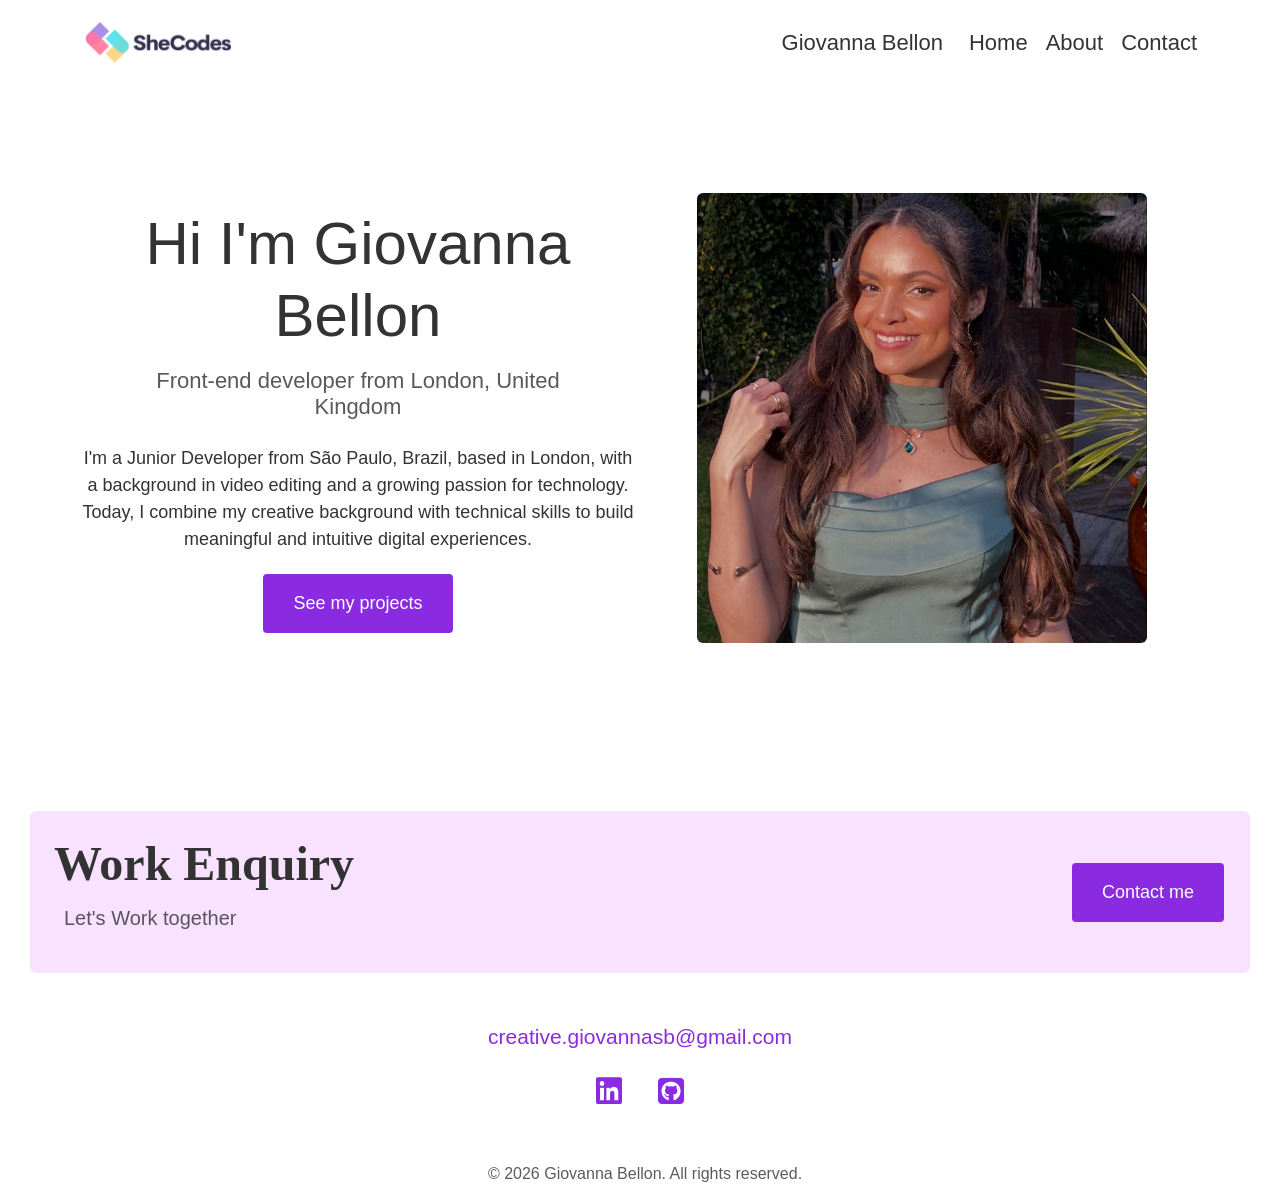
==== about.html @ 06e2684b "fixing" ====
<!DOCTYPE html>
<html lang="en">
<head>
    <link href="https://cdn.jsdelivr.net/npm/bootstrap@5.3.8/dist/css/bootstrap.min.css" 
    rel="stylesheet" integrity="sha384-sRIl4kxILFvY47J16cr9ZwB07vP4J8+LH7qKQnuqkuIAvNWLzeN8tE5YBujZqJLB" 
    crossorigin="anonymous">
    <meta charset="UTF-8">
    <meta name="viewport" content="width=device-width, initial-scale=1.0">
    <title>Giovanna Projects Portifolio</title>

    <link rel="stylesheet" href="css/style.css" />
       <link rel="stylesheet" href="https://cdnjs.cloudflare.com/ajax/libs/font-awesome/6.5.0/css/all.min.css">

     <script src="https://cdn.jsdelivr.net/npm/bootstrap@5.3.8/dist/js/bootstrap.bundle.min.js" 
    integrity="sha384-FKyoEForCGlyvwx9Hj09JcYn3nv7wiPVlz7YYwJrWVcXK/BmnVDxM+D2scQbITxI" 
    crossorigin="anonymous"></script>
</head>

<body>
<nav class="navbar custom-navbar w-100">
  <div class="container">
    <img src="images/shecode.png" class="logo d-none d-md-block" alt="Shecodes logo" />
     <img src="images/smallogo.jpg" class="small-logo d-block d-md-none" alt="Shecodes logo" />

    <div class="d-flex">
            <a
      class="navbar-brand me-4"
      href="https://www.shecodes.io/graduates/174112-giovanna-bellon"
    >Giovanna Bellon</a>
      <a class="nav-link me-3" href="index.html" target="_blank">Home</a>
      <a class="nav-link me-3" href="about.html" target="_blank">About</a>
      <a class="nav-link" href="contact.html" target="_blank">Contact</a>
    </div>
  </div>
</nav>
<body>
    <br/>

  <div class="content-container container text-center mt-4">
  <div class="row align-items-center justify-content-center g-2">

    <!-- Left column: all text -->
    <div class="col-md-6">
       
      <h1 class="about-title mt-2">Hi I'm Giovanna Bellon</h1>
      <h3 class="mb-4 mt-3">Front-end developer from London, United Kingdom</h3>
      <p class="about-me">I'm a Junior Developer from São Paulo, Brazil, based in London, 
      with a background in video editing and a growing passion for technology.
      Today, I combine my creative background with technical skills to build 
      meaningful and intuitive digital experiences.</p>
      <a href="work.html" class="btn btn-branding ">See my projects</a>
    </div>

    <!-- Right column: image -->
    <div class="col-6">
      <img src="images/Gio.jpg" alt="Giovanna" class="profile-img img-fluid rounded  ">
    </div>

  </div>
</div>

</body>

<footer>

<div class="contact-box d-flex justify-content-between align-items-center p-4 mt-5 rounded">
    <div>
    <h2 class="WE">Work Enquiry</h2>
    <p class="text-muted">Let's Work together</p>
</div>

<div>
<a href="contact.html" class="footer btn btn-branding" title="cobtact Giovanna">Contact me</a>
</div>

</div>

  <a href="mailto:creative.giovannasb@gmail.com" class="emailfooter d-flex justify-content-center mt-5">
    creative.giovannasb@gmail.com
  </a>

  <div class="social-icons d-flex justify-content-center gap-3 mt-3 mb-3">
    <a href="https://www.linkedin.com/in/giovanna-bellon-7aab44237/" class="social-link" target="_blank" rel="noopener noreferrer" title="Visit Giovanna Bellon's LinkedIn profile">
    <i class="fa-brands fa-linkedin"></i>
    </a>
    <a href="https://github.com/gisbcode" class="social-link" target="_blank" rel="noopener" title="Visit Giovanna Bellon's GitHub profile">
      <i class="fa-brands fa-square-github"></i>
    </a>
  </div>

  <p class="rights text-center mt-5 mb-3 text-muted">
    &copy; 2026 Giovanna Bellon. All rights reserved.
  </p>
</footer>

</html>
---- css/style.css ----
:root {
  --primary-color: #8a2be2;
  --secondary-color: #f9e2ff;
  --text-color: #333;
  --background-color: #ffffff;
  --font-family: "Gill Sans", "Gill Sans MT", Calibri, "Trebuchet MS", sans-serif;
  --second-font: "Playfair Display", serif
}

body {
  font-family: var(--font-family);
  background-color: var(--background-color); /* fixed: was --s-color */
  margin: 0;
  padding: 0;
}

.logo {
  max-width: 150px;
  text-align: left;
  margin-top: 0px;
  padding: 0px;
}

.small-logo {
  max-width: 45px;
  text-align: left;
  margin-top: 0px;
  padding: 0px;
}

.custom-navbar,
.logo,
.custom-navbar a {
  color: var(--text-color);
  font-size: 22px;
  padding: 1px;
  margin-bottom: -20px;
  margin-top: 10px;
}

.custom-navbar a:hover {
  color: var(--primary-color);
}

.container-header {
  background-color: var(--secondary-color);
  text-align: center;
  padding: 0px;
  margin: 0px;
}

h1 {
  color: var(--text-color);
  font-size: 92px;
  font-family: var(--font-family);
}

h2 {
  color: var(--text-color);
  font-weight: bold;
  font-size: 35px;
  font-family: var(--second-font);
  margin-bottom: 10px;
}

h3 {
  color: #595959;
  font-size: 23px;
  font-family: var(--font-family);
  margin-bottom: 10px;
}

h4 {
  color: var(--text-color);
  font-size: 29px;
  font-family: var(--font-family);
  margin-bottom: 10px;
  font-weight: bold;
}


.p-feature {
  color: var(--text-color);
  font-size: 18px;
  margin-bottom: 0px;
  margin-top: 30px;
  text-align: center;
}

.btn-branding {
  background-color: var(--primary-color);
  color: var(--background-color);
  border: none;
  padding: 16px 30px;
  text-align: center;
  text-decoration: none;
  font-size: 18px;
  margin: 4px 2px;
  cursor: pointer;
  border-radius: 4px;
}

.btn-branding:hover {
  background-color: var(--secondary-color);
  color: var(--primary-color);
  border: 1px solid var(--primary-color);
}

p {
  font-size: 20px;
  color: var(--text-color);
}

.btn-yogurt {
  background-color: var(--background-color);
  border: 1px solid var(--primary-color);
  color: var(--primary-color);
  padding: 15px 20px;
  text-align: center;
  text-decoration: none;
  display: inline-block;
  font-size: 18px;
  margin: 4px 2px;

  cursor: pointer;
  border-radius: 4px;
}

.btn-yogurt:hover {
  background-color: var(--primary-color);
  color: var(--background-color);
  border: none;
}

.btn {
  margin-top: 5px;
}

.yogurt,
.weather,
.dictionary {
  font-size: 45px;
  padding-top: 45px;
}

.paragraph {
  font-family: var(--font-family);
  margin-top: -20px;
}

.content-container {
  padding: 120px 10px;
  margin: 0 auto;
}

.content-container h1 {
  font-size: 60px;
}

.content-container h3 {
  font-size: 30px;
  margin-left: 10px;
}

.content-container p {
  font-size: 18px;
}

.content-container h3 {
  font-size: 22px;
  margin: 50px;
  

}

.profile-img {
  width: 450px;
  height: 450px;
  object-fit: cover;
  text-align: center;
}


.WE  {
  font-size: 48px;

}

footer p {
  font-size: 20px;
  margin-left: 10px;
  color: var(--text-color);
}

.contact-box {
    background-color: var(--secondary-color);
  display: flex;
  padding: 30px;
  margin: 30px;
  border-radius: 10px;
  margin-top: 20px;

}


.emailfooter {
  color: var(--primary-color);
  text-decoration: none;
  font-size: 21px;
}

.emailfooter:hover {
  text-decoration: underline;
}

.social-link {
  margin: 0 10px;
  color: var(--primary-color);
  font-size: 30px;
  transition: color 0.3s;
}

.social-link:hover {
  color: var(--text-color);
}

.rights {
  font-size: 16px;
  color: var(--text-color);
}

.about-content {
  font-size: 10px;
  margin: 40px;
  padding: 20px;
}


/* Tablet */
@media (max-width: 860px) {
  .custom-navbar,
  .logo,
  .custom-navbar a {
    font-size: 19px;
    padding: 1px;
    margin-bottom: -20px;
    margin-top: 10px;
  }


.logo {
  max-width: 150px;
  text-align: left;
  margin-top: 0px;
  margin-left: 11px;
  padding: 0px;
}

  .small-logo {
    max-width: 45px;
    margin-top: 0px;
    margin-left: -6px;
    margin-bottom: -20px;
    padding: 0px;
  }

  .container-header {
    background-color: var(--secondary-color);
    text-align: center;
    padding: 0px;
    margin: 0px;
  }

  .paragraph {
    text-align: center;
    font-size: 15px;
    margin-top: -20px;
  }

  .btn-yogurt {
    display: block;
    margin: 20px auto;
    width: fit-content;
  }

  body {
    text-align: center;
    margin-bottom: 10px;
  }

  img {
    display: block;
    margin: 0 auto 30px;
    max-width: 100%;
  }

  .btn-branding,
  .btn-yogurt {
    display: block;
    margin: 15px auto;
    width: fit-content;
  }

  h1 {
    font-size: 36px;
    text-align: center;
    margin-top: -30px;
  }

  h2 {
    font-size: 25px;
    text-align: center;
  }

  h3 {
    font-size: 20px;
    text-align: center;
  }

h4 {
  color: var(--text-color);
  font-size: 20px;
  font-family: var(--font-family);
  margin-bottom: 10px;
}

  p {
    font-size: 15px;
    text-align: center;
  }

  .p-feature {
    font-size: 15px;
    text-align: center;
    margin-bottom: 0px;
    margin-top: 20px;
  }

  .btn-branding {
    font-size: 14px;
    padding: 10px 15px;
    text-align: center;
  }

  .yogurt,
  .weather,
  .dictionary {
    font-size: 30px;
    padding-top: 0px;
  }

  .content-container {
    padding: 50px 20px;
  }

  .content-container h1 {
    font-size: 40px;
    padding-top: 35px;
  }

  .content-container h2 {
    font-size: 25px;
  }

  .content-container p {
    font-size: 14px;
  }

  .profile-img {
    width: 100%; /* fixed: was 850px */
    height: 300px;
    object-fit: cover;
  }



  
}

/* iPhone / small phones */
@media (max-width: 760px) {
  body {
    text-align: center;
  }

  h1 {
    font-size: 36px;
    text-align: center;
    margin-top: 0;
  }

  h2 {
    font-size: 22px;
    text-align: center;
  }

  h3 {
    font-size: 18px;
    text-align: center;
  }

  p {
    font-size: 14px;
    text-align: center;
  }

  .p-feature {
    font-size: 13px;
    margin-top: 15px;
  }

  .btn-branding,
  .btn-yogurt {
    display: block;
    margin: 10px auto;
    width: fit-content;
    font-size: 14px;
    padding: 10px 20px;
  }

  .content-container {
    padding: 30px 15px;
  }

  .content-container h1 {
    font-size: 32px;
    padding-top: 20px;
  }

  .content-container h3 {
    font-size: 18px;
  }

  .content-container p {
    font-size: 13px;
  }

  .profile-img {
    width: 100%;
    height: 250px;
    object-fit: cover;
  }

  .yogurt,
  .weather,
  .dictionary {
    font-size: 24px;
    padding-top: 0px;
  }

  .custom-navbar,
  .custom-navbar a {
    font-size: 16px;
    padding: 2px;
  }

  .WE  {
  font-size: 28px;

}
footer p {
  font-size: 16px;
  margin-left: 0px;
}

footer .btn-branding {
  font-size: 14px;
  padding: 10px 10px;
}
}
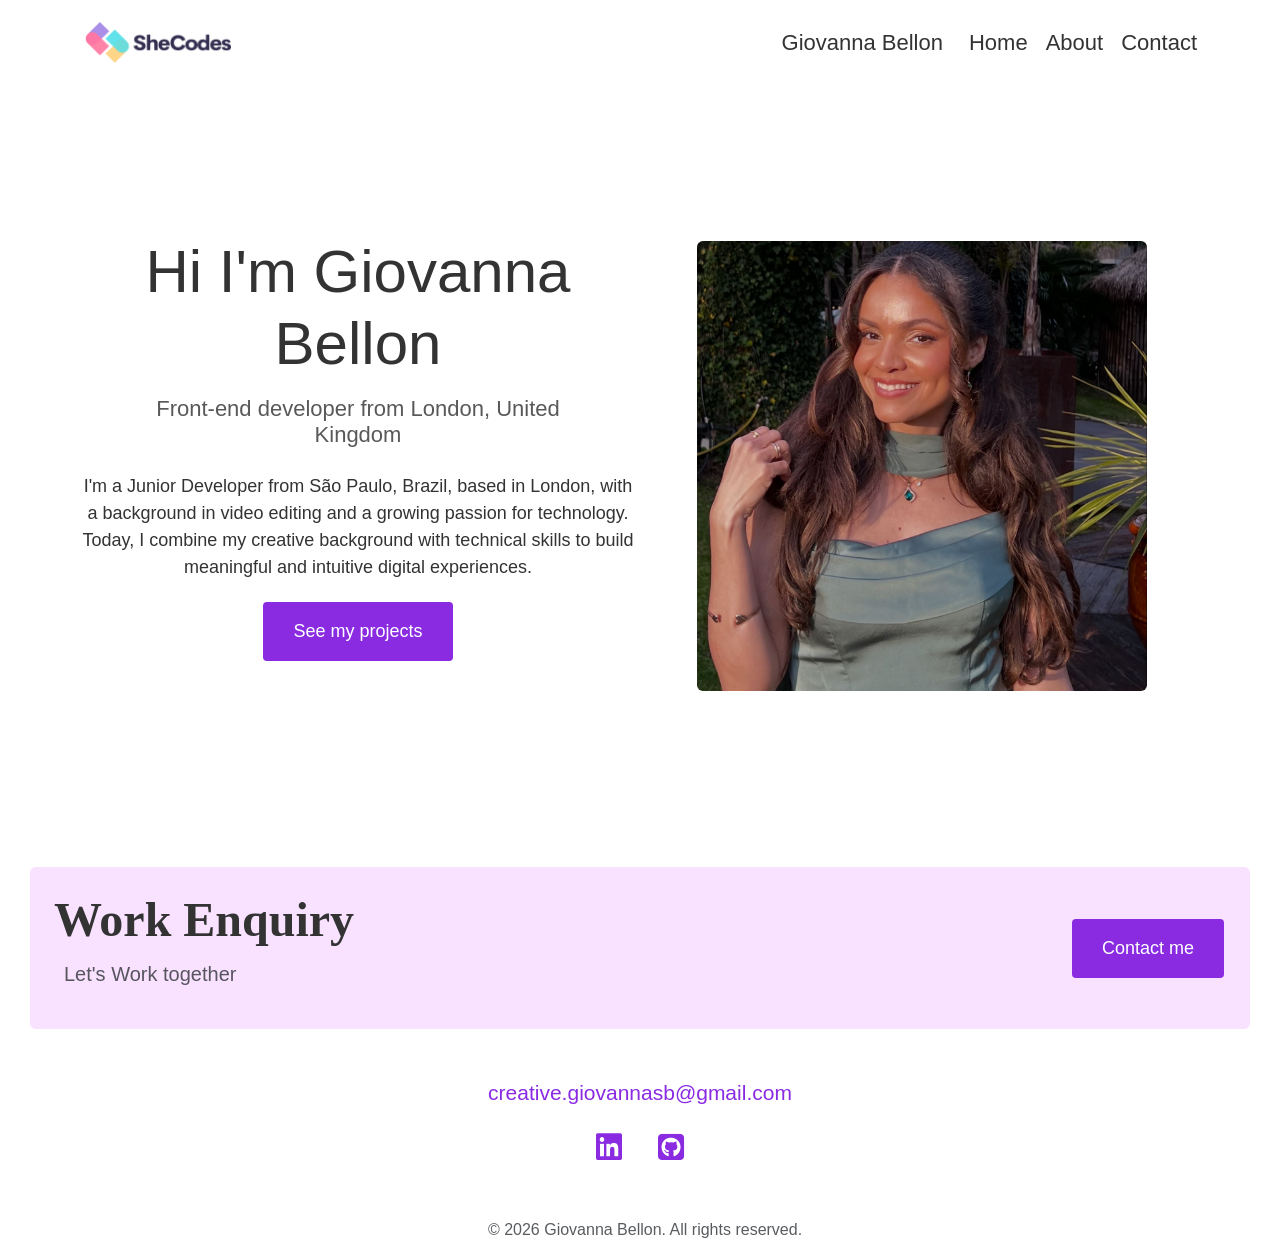
==== commit 423f5ed8: "p font size" ====
--- a/about.html
+++ b/about.html
@@ -51,9 +51,9 @@
       <a href="work.html" class="btn btn-branding ">See my projects</a>
     </div>
 
-    <!-- Right column: image -->
+    
     <div class="col-6">
-      <img src="images/Gio.jpg" alt="Giovanna" class="profile-img img-fluid rounded  ">
+      <img src="images/Gio.jpg" alt="Giovanna" class="profile-img img-fluid rounded mt-5 mb-2 ">
     </div>
 
   </div>
@@ -83,7 +83,7 @@
     <a href="https://www.linkedin.com/in/giovanna-bellon-7aab44237/" class="social-link" target="_blank" rel="noopener noreferrer" title="Visit Giovanna Bellon's LinkedIn profile">
     <i class="fa-brands fa-linkedin"></i>
     </a>
-    <a href="https://github.com/gisbcode" class="social-link" target="_blank" rel="noopener" title="Visit Giovanna Bellon's GitHub profile">
+    <a href="https://github.com/gisbcode/gio-portifolio" class="social-link" target="_blank" rel="noopener" title="Visit Giovanna Bellon's GitHub profile">
       <i class="fa-brands fa-square-github"></i>
     </a>
   </div>
--- a/css/style.css
+++ b/css/style.css
@@ -325,7 +325,7 @@
 }
 
   p {
-    font-size: 15px;
+    font-size: 16px;
     text-align: center;
   }
 
@@ -363,7 +363,7 @@
   }
 
   .content-container p {
-    font-size: 14px;
+    font-size: 15px;
   }
 
   .profile-img {
@@ -371,7 +371,6 @@
     height: 300px;
     object-fit: cover;
   }
-
 
 
   
@@ -432,7 +431,7 @@
   }
 
   .content-container p {
-    font-size: 13px;
+    font-size: 16px;
   }
 
   .profile-img {
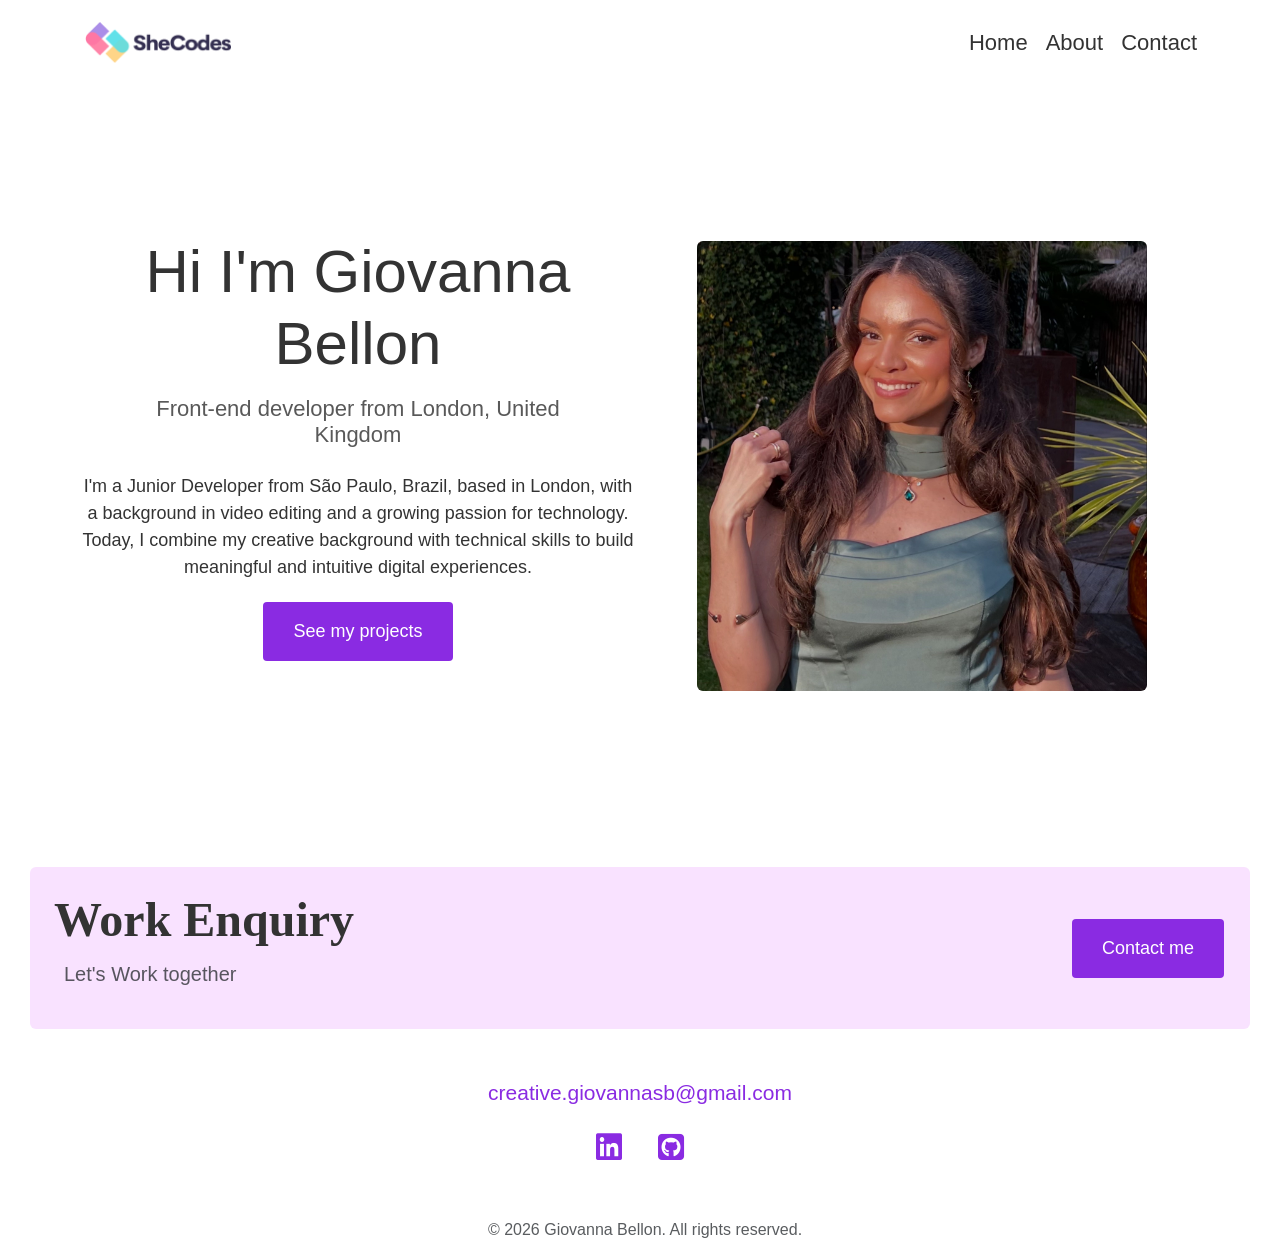
==== commit b8a798f3: "take off extra link" ====
--- a/about.html
+++ b/about.html
@@ -23,10 +23,7 @@
      <img src="images/smallogo.jpg" class="small-logo d-block d-md-none" alt="Shecodes logo" />
 
     <div class="d-flex">
-            <a
-      class="navbar-brand me-4"
-      href="https://www.shecodes.io/graduates/174112-giovanna-bellon"
-    >Giovanna Bellon</a>
+            
       <a class="nav-link me-3" href="index.html" target="_blank">Home</a>
       <a class="nav-link me-3" href="about.html" target="_blank">About</a>
       <a class="nav-link" href="contact.html" target="_blank">Contact</a>
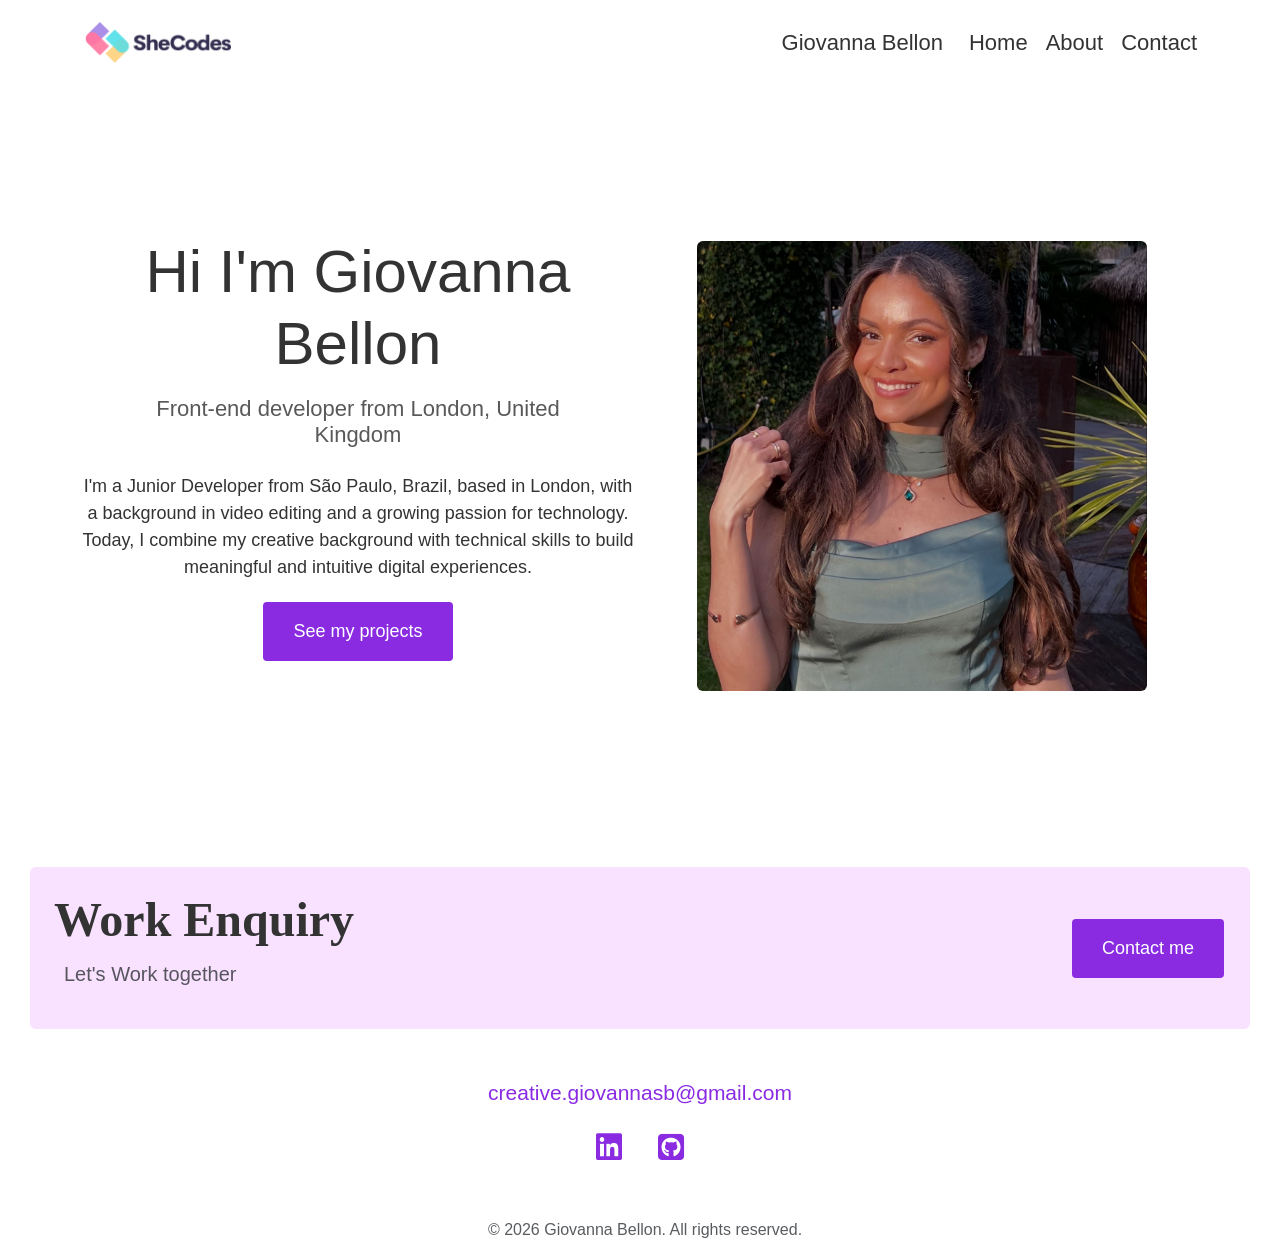
==== commit d95f2018: "take off the blank" ====
--- a/about.html
+++ b/about.html
@@ -23,10 +23,13 @@
      <img src="images/smallogo.jpg" class="small-logo d-block d-md-none" alt="Shecodes logo" />
 
     <div class="d-flex">
-            
-      <a class="nav-link me-3" href="index.html" target="_blank">Home</a>
-      <a class="nav-link me-3" href="about.html" target="_blank">About</a>
-      <a class="nav-link" href="contact.html" target="_blank">Contact</a>
+      <a
+      class="navbar-brand me-4"
+      href="https://www.shecodes.io/graduates/174112-giovanna-bellon"
+    >Giovanna Bellon</a>
+      <a class="nav-link me-3" href="index.html">Home</a>
+      <a class="nav-link me-3" href="about.html">About</a>
+      <a class="nav-link" href="contact.html">Contact</a>
     </div>
   </div>
 </nav>
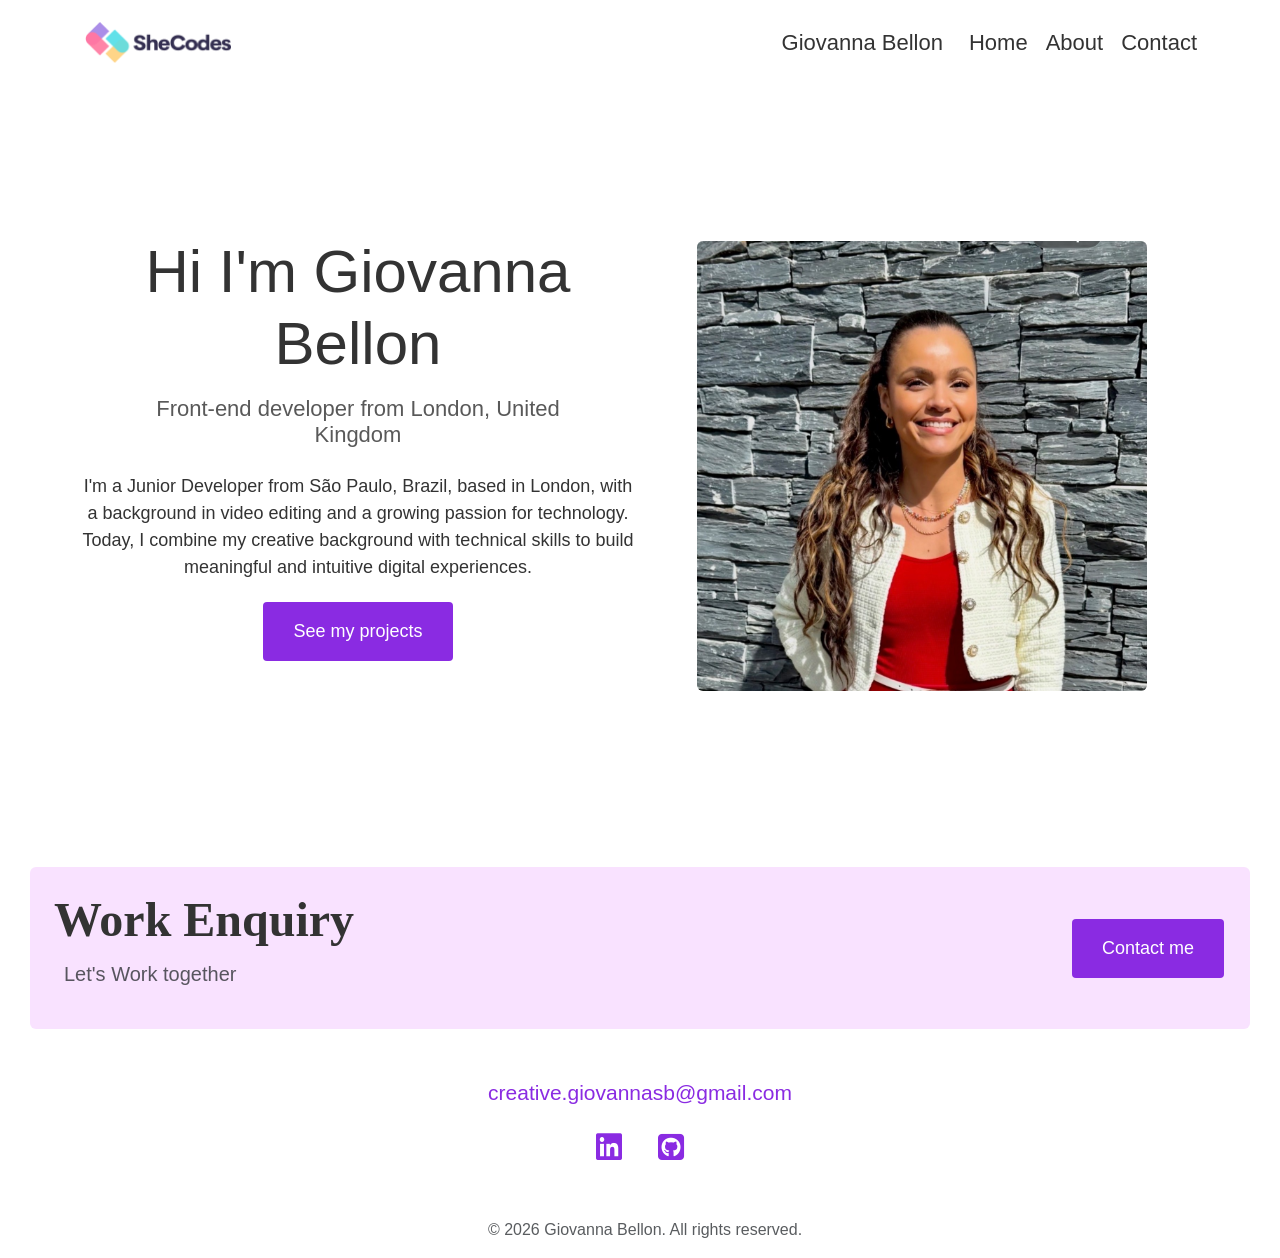
==== commit 046fcdd7: "Changed about picture" ====
--- a/about.html
+++ b/about.html
@@ -53,7 +53,7 @@
 
     
     <div class="col-6">
-      <img src="images/Gio.jpg" alt="Giovanna" class="profile-img img-fluid rounded mt-5 mb-2 ">
+      <img src="images/me1.jpg" alt="Giovanna" class="profile-img img-fluid rounded mt-5 mb-2 ">
     </div>
 
   </div>
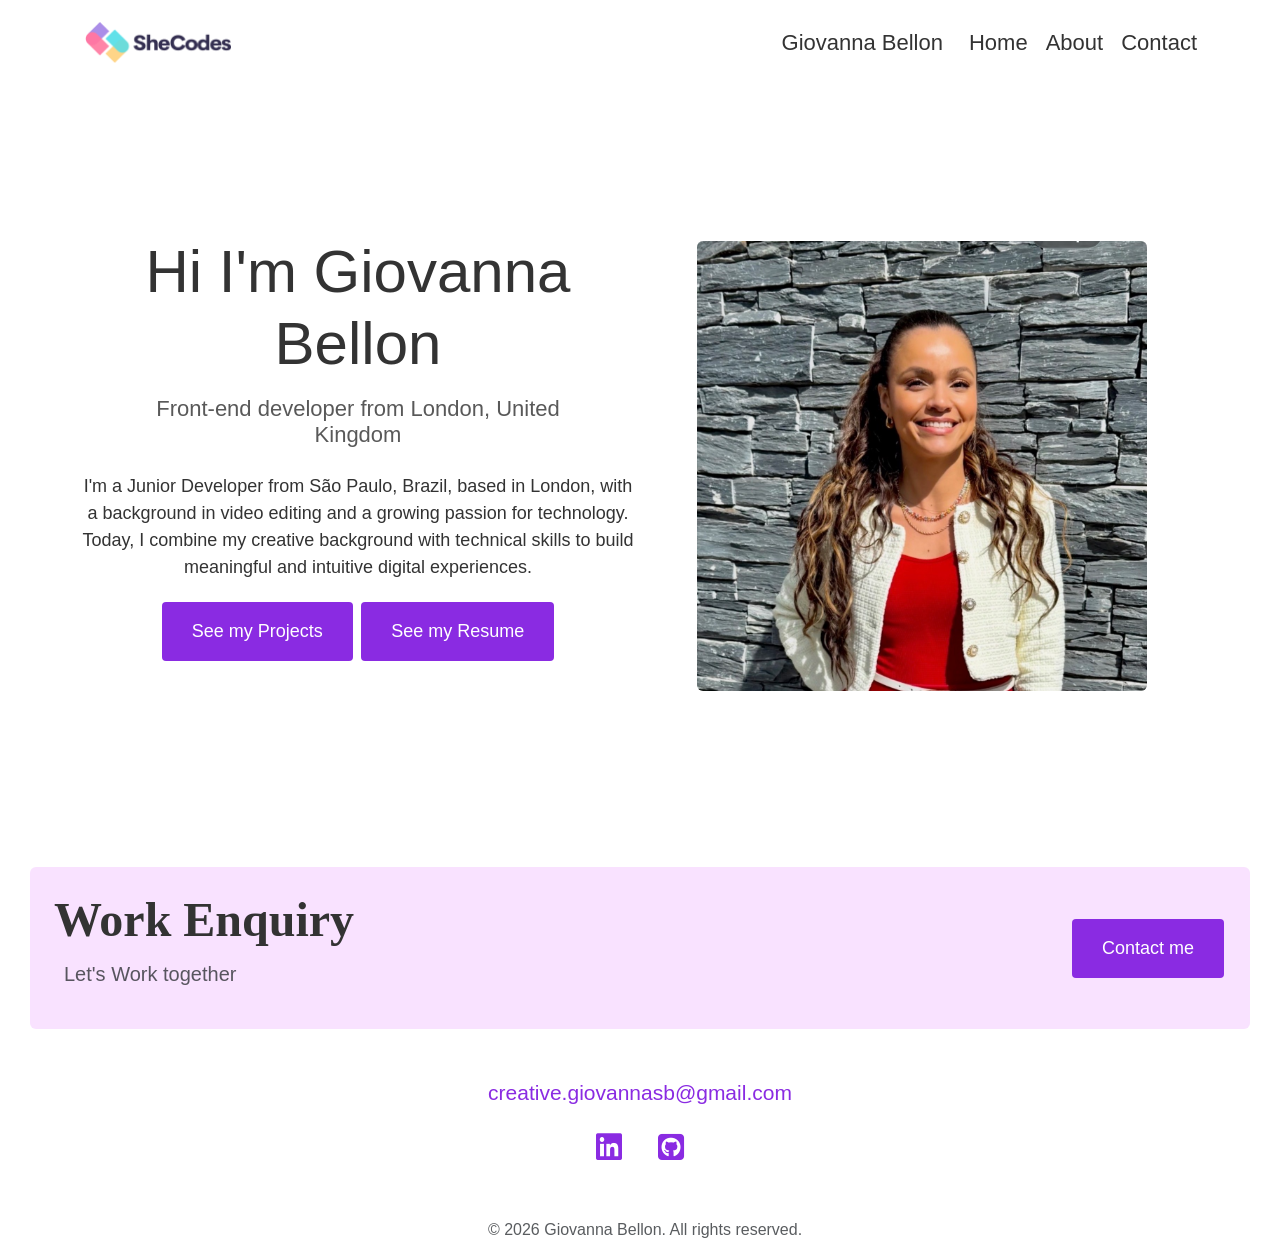
==== commit ca42447b: "Add resume link" ====
--- a/about.html
+++ b/about.html
@@ -48,7 +48,10 @@
       with a background in video editing and a growing passion for technology.
       Today, I combine my creative background with technical skills to build 
       meaningful and intuitive digital experiences.</p>
-      <a href="work.html" class="btn btn-branding ">See my projects</a>
+      <a href="work.html" class="btn btn-branding ">See my Projects</a>
+   
+
+      <a href="https://canva.link/gbellondeveloper" class="btn btn-branding ">See my Resume</a>
     </div>
 
     
